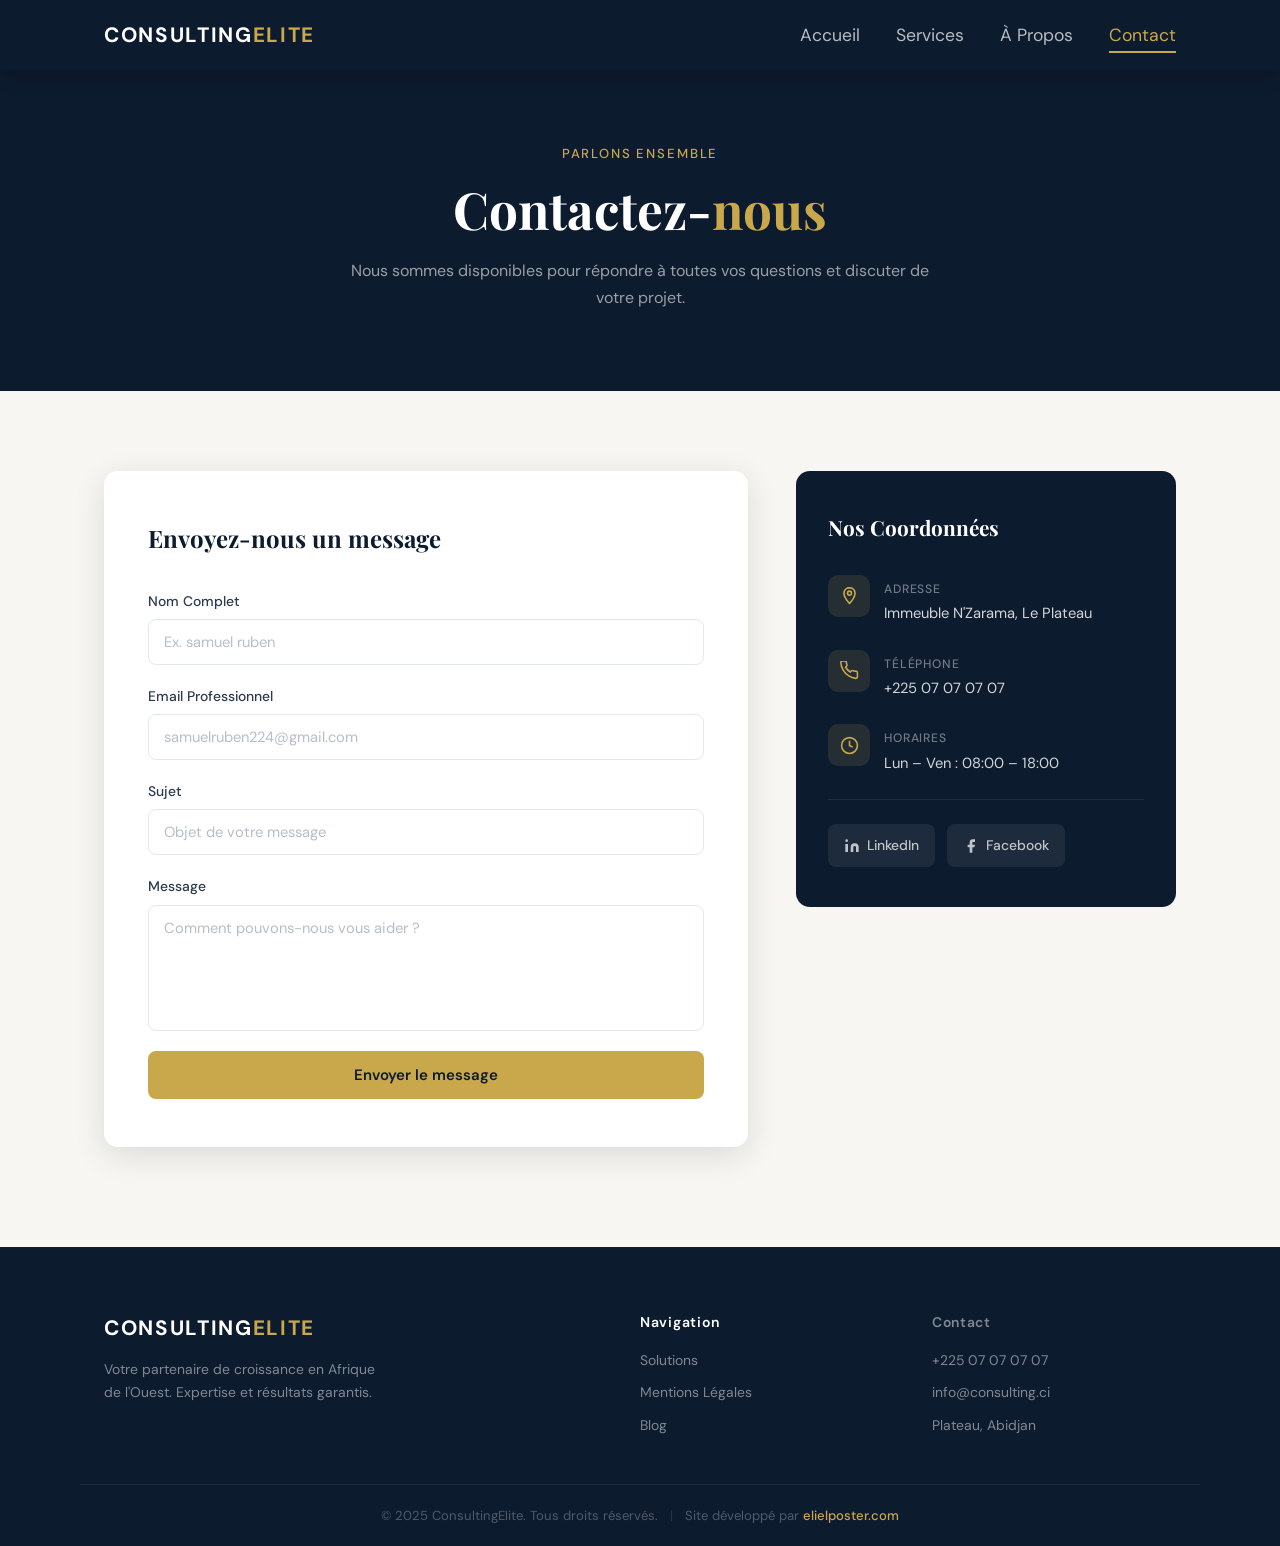
==== contact.html @ 7be6f6d4 "initialisation commit:consultingelite version finale" ====
<!doctype html>
<html lang="fr">
  <head>
    <meta charset="UTF-8" />
    <meta name="viewport" content="width=device-width, initial-scale=1.0" />
    <title>Contact — ConsultingElite</title>
    <link rel="stylesheet" href="style.css" />
    <link rel="stylesheet" href="contact.css" />
    <link
      href="https://fonts.googleapis.com/css2?family=Playfair+Display:wght@400;600;700&family=DM+Sans:wght@300;400;500&display=swap"
      rel="stylesheet"
    />
  </head>
  <body>
    <header class="navbar scrolled" id="navbar">
      <div class="nav-container">
        <a href="index.html" class="logo">
          <span class="logo-main">CONSULTING</span
          ><span class="logo-accent">ELITE</span>
        </a>
        <button class="burger" id="burger" aria-label="Ouvrir le menu">
          <span></span>
          <span></span>
          <span></span>
        </button>
        <nav class="nav-links" id="navLinks">
          <a href="index.html" class="nav-link">Accueil</a>
          <a href="index.html#services" class="nav-link">Services</a>
          <a href="index.html#apropos" class="nav-link">À Propos</a>
          <a href="contact.html" class="nav-link active">Contact</a>
        </nav>
      </div>
    </header>

    <section class="contact-hero">
      <div class="contact-hero-inner">
        <p class="contact-tag">Parlons ensemble</p>
        <h1>Contactez-<span class="accent">nous</span></h1>
        <p class="contact-hero-sub">
          Nous sommes disponibles pour répondre à toutes vos questions et
          discuter de votre projet.
        </p>
      </div>
    </section>

    <section class="contact-main">
      <div class="container contact-grid">
        <div class="contact-form-wrap">
          <h2 class="form-title">Envoyez-nous un message</h2>

          <div class="form-group">
            <label for="nom">Nom Complet</label>
            <input type="text" id="nom" placeholder="Ex. samuel ruben" />
          </div>

          <div class="form-group">
            <label for="email">Email Professionnel</label>
            <input
              type="email"
              id="email"
              placeholder="samuelruben224@gmail.com"
            />
          </div>

          <div class="form-group">
            <label for="sujet">Sujet</label>
            <input
              type="text"
              id="sujet"
              placeholder="Objet de votre message"
            />
          </div>

          <div class="form-group">
            <label for="message">Message</label>
            <textarea
              id="message"
              rows="5"
              placeholder="Comment pouvons-nous vous aider ?"
            ></textarea>
          </div>

          <button class="btn-submit" id="submitBtn" onclick="envoyer()">
            Envoyer le message
          </button>

          <div class="form-success" id="successMsg">
            ✓ Votre message a été envoyé avec succès ! Nous vous répondrons dans
            les 24h.
          </div>
        </div>

        <div class="coordonnees">
          <h2 class="coord-title">Nos Coordonnées</h2>

          <div class="coord-item">
            <div class="coord-icon">
              <svg
                viewBox="0 0 24 24"
                fill="none"
                stroke="currentColor"
                stroke-width="2"
              >
                <path
                  d="M12 2C8.13 2 5 5.13 5 9c0 5.25 7 13 7 13s7-7.75 7-13c0-3.87-3.13-7-7-7z"
                />
                <circle cx="12" cy="9" r="2.5" />
              </svg>
            </div>
            <div class="coord-info">
              <span class="coord-label">Adresse</span>
              <span class="coord-value">Immeuble N'Zarama, Le Plateau</span>
            </div>
          </div>

          <div class="coord-item">
            <div class="coord-icon">
              <svg
                viewBox="0 0 24 24"
                fill="none"
                stroke="currentColor"
                stroke-width="2"
              >
                <path
                  d="M22 16.92v3a2 2 0 01-2.18 2 19.79 19.79 0 01-8.63-3.07A19.5 19.5 0 014.07 11.5 19.79 19.79 0 011 2.18 2 2 0 013 0h3a2 2 0 012 1.72c.127.96.361 1.903.7 2.81a2 2 0 01-.45 2.11L7.09 7.91a16 16 0 006 6l1.27-1.27a2 2 0 012.11-.45c.907.339 1.85.573 2.81.7A2 2 0 0122 14.92v2z"
                />
              </svg>
            </div>
            <div class="coord-info">
              <span class="coord-label">Téléphone</span>
              <span class="coord-value">+225 07 07 07 07</span>
            </div>
          </div>

          <div class="coord-item">
            <div class="coord-icon">
              <svg
                viewBox="0 0 24 24"
                fill="none"
                stroke="currentColor"
                stroke-width="2"
              >
                <circle cx="12" cy="12" r="10" />
                <path d="M12 6v6l4 2" />
              </svg>
            </div>
            <div class="coord-info">
              <span class="coord-label">Horaires</span>
              <span class="coord-value">Lun – Ven : 08:00 – 18:00</span>
            </div>
          </div>

          <div class="coord-divider"></div>

          <div class="coord-socials">
            <a href="#" class="social-link" aria-label="LinkedIn">
              <svg viewBox="0 0 24 24" fill="currentColor">
                <path
                  d="M16 8a6 6 0 016 6v7h-4v-7a2 2 0 00-2-2 2 2 0 00-2 2v7h-4v-7a6 6 0 016-6zM2 9h4v12H2zm2-3a2 2 0 100-4 2 2 0 000 4z"
                />
              </svg>
              LinkedIn
            </a>
            <a href="#" class="social-link" aria-label="Facebook">
              <svg viewBox="0 0 24 24" fill="currentColor">
                <path
                  d="M18 2h-3a5 5 0 00-5 5v3H7v4h3v8h4v-8h3l1-4h-4V7a1 1 0 011-1h3z"
                />
              </svg>
              Facebook
            </a>
          </div>
        </div>
      </div>
    </section>

    <footer class="footer">
      <div class="container footer-inner">
        <div class="footer-brand">
          <a href="index.html" class="logo">
            <span class="logo-main">CONSULTING</span
            ><span class="logo-accent">ELITE</span>
          </a>
          <p>
            Votre partenaire de croissance en Afrique de l'Ouest. Expertise et
            résultats garantis.
          </p>
        </div>
        <div class="footer-nav">
          <span class="footer-heading">Navigation</span>
          <a href="index.html#services">Solutions</a>
          <a href="#">Mentions Légales</a>
          <a href="#">Blog</a>
        </div>
        <div class="footer-contact">
          <span class="footer-heading">Contact</span>
          <span>+225 07 07 07 07</span>
          <span>info@consulting.ci</span>
          <span>Plateau, Abidjan</span>
        </div>
      </div>
      <div class="footer-bottom">
        <p>
          © 2025 ConsultingElite. Tous droits réservés.
          <span class="sep">|</span>
          Site développé par
          <a href="https://elielposter.com/" target="_blank" rel="noopener"
            >elielposter.com</a
          >
        </p>
      </div>
    </footer>

    <script>
      var burger = document.getElementById("burger");
      var nav = document.getElementById("navLinks");

      burger.addEventListener("click", function () {
        nav.classList.toggle("open");
        burger.classList.toggle("active");
      });

      document.querySelectorAll(".nav-link").forEach(function (link) {
        link.addEventListener("click", function () {
          nav.classList.remove("open");
          burger.classList.remove("active");
        });
      });

      function envoyer() {
        var nom = document.getElementById("nom").value.trim();
        var email = document.getElementById("email").value.trim();
        var msg = document.getElementById("message").value.trim();

        if (!nom || !email || !msg) {
          alert("Veuillez remplir tous les champs obligatoires.");
          return;
        }

        var btn = document.getElementById("submitBtn");
        btn.disabled = true;
        btn.textContent = "Envoi en cours...";

        setTimeout(function () {
          document.getElementById("successMsg").style.display = "block";
          btn.style.display = "none";
        }, 1200);
      }
    </script>
  </body>
</html>
---- style.css ----
:root {
  --navy: #0d1b2e;
  --white: #ffffff;
  --off-white: #f7f6f2;
  --gold: #c9a84c;
  --gold-dark: #a8873a;
  --text: #2c3a50;
  --muted: #6b7a8d;
  --radius: 8px;
  --shadow: 0 8px 32px rgba(13, 27, 46, 0.12);
  --ease: 0.3s ease;
}

*,
*::before,
*::after {
  box-sizing: border-box;
  margin: 0;
  padding: 0;
}

html {
  scroll-behavior: smooth;
}

body {
  font-family: "DM Sans", sans-serif;
  color: var(--text);
  background: var(--white);
  line-height: 1.6;
  overflow-x: hidden;
}

img {
  display: block;
  width: 100%;
  height: 100%;
  object-fit: cover;
}

.container {
  max-width: 1120px;
  margin: 0 auto;
  padding: 0 24px;
}

.accent {
  color: var(--gold);
}

/* navbar */

.navbar {
  position: fixed;
  top: 0;
  left: 0;
  right: 0;
  z-index: 200;
  background: transparent;
  transition:
    background var(--ease),
    box-shadow var(--ease);
}

.navbar.scrolled {
  background: var(--navy);
  box-shadow: 0 2px 20px rgba(0, 0, 0, 0.25);
}

.nav-container {
  max-width: 1120px;
  margin: 0 auto;
  padding: 0 24px;
  height: 70px;
  display: flex;
  align-items: center;
  justify-content: space-between;
}

.logo {
  text-decoration: none;
  font-weight: 700;
  font-size: 1.3em;
  letter-spacing: 0.08em;
}

.logo-main {
  color: var(--white);
}
.logo-accent {
  color: var(--gold);
}

.nav-links {
  display: flex;
  gap: 36px;
  align-items: center;
}

.nav-link {
  text-decoration: none;
  color: rgba(255, 255, 255, 0.7);
  font-size: 1.1em;
  position: relative;
  transition: color var(--ease);
}

.nav-link::after {
  content: "";
  position: absolute;
  bottom: -4px;
  left: 0;
  width: 0;
  height: 2px;
  background: var(--gold);
  transition: width var(--ease);
}

.nav-link:hover,
.nav-link.active {
  color: var(--gold);
}

.nav-link:hover::after,
.nav-link.active::after {
  width: 100%;
}

.burger {
  display: none;
  flex-direction: column;
  gap: 5px;
  background: none;
  border: none;
  cursor: pointer;
  padding: 6px;
  z-index: 210;
}

.burger span {
  display: block;
  width: 24px;
  height: 2px;
  background: var(--white);
  border-radius: 2px;
  transition:
    transform var(--ease),
    opacity var(--ease);
}

.burger.active span:nth-child(1) {
  transform: translateY(7px) rotate(45deg);
}
.burger.active span:nth-child(2) {
  opacity: 0;
}
.burger.active span:nth-child(3) {
  transform: translateY(-7px) rotate(-45deg);
}

/*  hero */

.hero {
  min-height: 100vh;
  background: var(--navy);
  display: flex;
  align-items: center;
  padding-top: 70px;
  position: relative;
}

.hero-content {
  max-width: 1120px;
  margin: 0 auto;
  padding: 60px 24px;
  width: 100%;
  display: grid;
  grid-template-columns: 1fr 1fr;
  gap: 60px;
  align-items: center;
}

.hero-line {
  width: 44px;
  height: 3px;
  background: var(--gold);
  margin-bottom: 15px;
}

.hero-title {
  font-family: "Playfair Display", serif;
  font-size: clamp(2.4rem, 5vw, 3.8rem);
  color: var(--white);
  font-weight: 700;
  line-height: 1.15;
  margin-bottom: 22px;
}

.hero-sub {
  color: rgba(255, 255, 255, 0.62);
  font-size: 1rem;
  margin-bottom: 36px;
  max-width: 420px;
}

.btn-primary {
  display: inline-block;
  background: var(--gold);
  color: var(--navy);
  padding: 13px 30px;
  border-radius: var(--radius);
  text-decoration: none;
  font-weight: 600;
  font-size: 0.92rem;
  letter-spacing: 0.02em;
  transition:
    background var(--ease),
    transform var(--ease);
}

.btn-primary:hover {
  background: var(--gold-dark);
  transform: translateY(-2px);
}

.hero-image {
  height: 420px;
  border-radius: 12px;
  overflow: hidden;
  box-shadow: 0 24px 60px rgba(0, 0, 0, 0.4);
}

.hero-scroll {
  position: absolute;
  bottom: 32px;
  left: 50%;
  transform: translateX(-50%);
  color: rgba(255, 255, 255, 0.35);
  animation: bounce 2s infinite;
}

.hero-scroll svg {
  width: 28px;
  height: 28px;
}

@keyframes bounce {
  0%,
  100% {
    transform: translateX(-50%) translateY(0);
  }
  50% {
    transform: translateX(-50%) translateY(8px);
  }
}

/*  services  */

.services {
  padding: 100px 0;
  background: var(--off-white);
}

.section-title {
  font-family: "Playfair Display", serif;
  font-size: clamp(1.8rem, 3vw, 2.6rem);
  color: var(--navy);
  font-weight: 700;
  text-align: center;
  margin-bottom: 56px;
}

.section-title.left {
  text-align: left;
}

.services-grid {
  display: grid;
  grid-template-columns: repeat(3, 1fr);
  gap: 28px;
}

.service-card {
  background: var(--white);
  border-radius: 12px;
  padding: 40px 28px;
  text-align: center;
  box-shadow: var(--shadow);
  transition:
    transform var(--ease),
    box-shadow var(--ease);
}

.service-card:hover {
  transform: translateY(-6px);
  box-shadow: 0 16px 48px rgba(13, 27, 46, 0.18);
}

.service-icon {
  width: 64px;
  height: 64px;
  margin: 0 auto 20px;
}

.service-icon svg {
  width: 100%;
  height: 100%;
}

.service-name {
  font-family: "Playfair Display", serif;
  font-size: 1.1rem;
  font-weight: 600;
  color: var(--gold);
  margin-bottom: 12px;
}

.service-desc {
  color: var(--muted);
  font-size: 0.91rem;
  line-height: 1.65;
}

/* à propos  */

.apropos {
  padding: 100px 0;
  background: var(--white);
}

.apropos-inner {
  display: grid;
  grid-template-columns: 1fr 1fr;
  gap: 72px;
  align-items: center;
}

.apropos-image {
  height: 400px;
  border-radius: 12px;
  overflow: hidden;
  box-shadow: var(--shadow);
}

.apropos-desc {
  color: var(--muted);
  font-size: 0.97rem;
  line-height: 1.75;
  margin-bottom: 40px;
}

.stats-row {
  display: flex;
  gap: 48px;
}

.stat {
  display: flex;
  flex-direction: column;
  gap: 4px;
}

.stat-number {
  font-family: "Playfair Display", serif;
  font-size: 2rem;
  font-weight: 700;
  color: var(--navy);
}

.stat-label {
  font-size: 0.85rem;
  color: var(--muted);
}

/*  cta  */

.cta-section {
  padding: 72px 0;
  background: var(--off-white);
}

.cta-box {
  background: var(--white);
  border-radius: 12px;
  padding: 52px 56px;
  display: flex;
  align-items: center;
  justify-content: space-between;
  gap: 40px;
  box-shadow: var(--shadow);
  border-left: 4px solid var(--gold);
}

.cta-text h2 {
  font-family: "Playfair Display", serif;
  font-size: clamp(1.35rem, 2.5vw, 1.8rem);
  color: var(--navy);
  font-weight: 700;
  margin-bottom: 10px;
}

.cta-text p {
  color: var(--muted);
  font-size: 0.95rem;
}

/* footer */

.footer {
  background: var(--navy);
  padding: 64px 0 0;
}

.footer-inner {
  display: grid;
  grid-template-columns: 2fr 1fr 1fr;
  gap: 48px;
  padding-bottom: 48px;
  border-bottom: 1px solid rgba(255, 255, 255, 0.08);
}

.footer-brand p {
  color: rgba(255, 255, 255, 0.48);
  font-size: 0.87rem;
  margin-top: 14px;
  max-width: 280px;
  line-height: 1.65;
}

.footer-nav,
.footer-contact {
  display: flex;
  flex-direction: column;
  gap: 10px;
}

.footer-heading {
  color: var(--white);
  font-weight: 600;
  font-size: 0.88rem;
  letter-spacing: 0.05em;
  margin-bottom: 6px;
}

.footer-nav a,
.footer-contact span {
  color: rgba(255, 255, 255, 0.48);
  text-decoration: none;
  font-size: 0.87rem;
  transition: color var(--ease);
}

.footer-nav a:hover {
  color: var(--gold);
}

.footer-bottom {
  padding: 20px 24px;
  text-align: center;
}

.footer-bottom p {
  color: rgba(255, 255, 255, 0.28);
  font-size: 0.82rem;
}

.footer-bottom .sep {
  margin: 0 8px;
  opacity: 0.4;
}

.footer-bottom a {
  color: var(--gold);
  text-decoration: none;
  font-weight: 500;
  transition: opacity var(--ease);
}

.footer-bottom a:hover {
  opacity: 0.75;
}

/*  animations  */

.fade-in {
  opacity: 0;
  transform: translateY(28px);
  transition:
    opacity 0.55s ease,
    transform 0.55s ease;
}

.fade-in.visible {
  opacity: 1;
  transform: translateY(0);
}

.service-card:nth-child(2).fade-in {
  transition-delay: 0.1s;
}
.service-card:nth-child(3).fade-in {
  transition-delay: 0.2s;
}

/*  responsive  */

@media (max-width: 900px) {
  .hero-content {
    grid-template-columns: 1fr;
    text-align: center;
  }
  .hero-image {
    height: 280px;
  }
  .hero-line {
    margin: 0 auto 24px;
  }
  .hero-sub {
    margin: 0 auto 36px;
  }

  .services-grid {
    grid-template-columns: 1fr;
    max-width: 460px;
    margin: 0 auto;
  }

  .apropos-inner {
    grid-template-columns: 1fr;
    gap: 40px;
  }

  .cta-box {
    flex-direction: column;
    text-align: center;
    padding: 40px 28px;
  }

  .footer-inner {
    grid-template-columns: 1fr;
    gap: 32px;
  }
}

@media (max-width: 768px) {
  .burger {
    display: flex;
  }

  .nav-links {
    display: flex;
    flex-direction: column;
    position: fixed;
    top: 70px;
    left: 0;
    right: 0;
    background: var(--navy);
    padding: 28px 24px 36px;
    gap: 0;
    transform: translateY(-110%);
    opacity: 0;
    pointer-events: none;
    transition:
      transform 0.35s ease,
      opacity 0.35s ease;
    box-shadow: 0 10px 30px rgba(0, 0, 0, 0.35);
    z-index: 190;
  }

  .nav-links.open {
    transform: translateY(0);
    opacity: 1;
    pointer-events: all;
  }

  .nav-link {
    padding: 14px 0;
    font-size: 1rem;
    border-bottom: 1px solid rgba(255, 255, 255, 0.07);
    width: 100%;
  }

  .nav-link:last-child {
    border-bottom: none;
  }

  .services {
    padding: 64px 0;
  }
  .apropos {
    padding: 64px 0;
  }
  .stats-row {
    gap: 32px;
  }
}
---- contact.css ----
/* contact.css */

.contact-hero {
  background: var(--navy);
  padding: 140px 24px 80px;
  text-align: center;
}

.contact-hero-inner {
  max-width: 580px;
  margin: 0 auto;
}

.contact-tag {
  display: inline-block;
  color: var(--gold);
  font-size: 0.82rem;
  font-weight: 500;
  letter-spacing: 0.14em;
  text-transform: uppercase;
  margin-bottom: 16px;
}

.contact-hero h1 {
  font-family: "Playfair Display", serif;
  font-size: clamp(2.2rem, 5vw, 3.2rem);
  font-weight: 700;
  color: var(--white);
  margin-bottom: 18px;
  line-height: 1.15;
}

.contact-hero-sub {
  color: rgba(255, 255, 255, 0.58);
  font-size: 1rem;
  line-height: 1.7;
}

/* layout principal */

.contact-main {
  padding: 80px 0 100px;
  background: var(--off-white);
}

.contact-grid {
  display: grid;
  grid-template-columns: 1fr 380px;
  gap: 48px;
  align-items: start;
}

/* formulaire */

.contact-form-wrap {
  background: var(--white);
  border-radius: 14px;
  padding: 48px 44px;
  box-shadow: var(--shadow);
}

.form-title {
  font-family: "Playfair Display", serif;
  font-size: 1.5rem;
  font-weight: 700;
  color: var(--navy);
  margin-bottom: 32px;
}

.form-group {
  margin-bottom: 20px;
  display: flex;
  flex-direction: column;
  gap: 7px;
}

.form-group label {
  font-size: 0.87rem;
  font-weight: 500;
  color: var(--text);
}

.form-group input,
.form-group textarea {
  width: 100%;
  padding: 12px 15px;
  border: 1.5px solid #e2e8f0;
  border-radius: var(--radius);
  font-family: "DM Sans", sans-serif;
  font-size: 0.92rem;
  color: var(--text);
  background: var(--white);
  outline: none;
  resize: none;
  transition:
    border-color var(--ease),
    box-shadow var(--ease);
}

.form-group input::placeholder,
.form-group textarea::placeholder {
  color: #b5bec9;
}

.form-group input:focus,
.form-group textarea:focus {
  border-color: var(--gold);
  box-shadow: 0 0 0 3px rgba(201, 168, 76, 0.1);
}

.btn-submit {
  display: block;
  width: 100%;
  margin-top: 8px;
  padding: 14px;
  background: var(--gold);
  color: var(--navy);
  border: none;
  border-radius: var(--radius);
  font-family: "DM Sans", sans-serif;
  font-size: 0.94rem;
  font-weight: 600;
  cursor: pointer;
  transition:
    background var(--ease),
    transform var(--ease);
}

.btn-submit:hover {
  background: var(--gold-dark);
  transform: translateY(-2px);
}

.btn-submit:disabled {
  opacity: 0.6;
  cursor: not-allowed;
  transform: none;
}

.form-success {
  display: none;
  margin-top: 18px;
  padding: 15px 18px;
  background: #f0fdf4;
  border: 1.5px solid #86efac;
  border-radius: var(--radius);
  color: #166534;
  font-size: 0.9rem;
  font-weight: 500;
}

/* coordonnées */

.coordonnees {
  background: var(--navy);
  border-radius: 14px;
  padding: 40px 32px;
  color: var(--white);
  position: sticky;
  top: 90px;
}

.coord-title {
  font-family: "Playfair Display", serif;
  font-size: 1.3rem;
  font-weight: 700;
  color: var(--white);
  margin-bottom: 30px;
}

.coord-item {
  display: flex;
  gap: 14px;
  align-items: flex-start;
  margin-bottom: 24px;
}

.coord-icon {
  width: 42px;
  height: 42px;
  background: rgba(201, 168, 76, 0.13);
  border-radius: 10px;
  display: flex;
  align-items: center;
  justify-content: center;
  flex-shrink: 0;
  color: var(--gold);
}

.coord-icon svg {
  width: 19px;
  height: 19px;
}

.coord-info {
  display: flex;
  flex-direction: column;
  gap: 3px;
  padding-top: 5px;
}

.coord-label {
  font-size: 0.76rem;
  color: rgba(255, 255, 255, 0.42);
  font-weight: 500;
  letter-spacing: 0.07em;
  text-transform: uppercase;
}

.coord-value {
  font-size: 0.92rem;
  color: rgba(255, 255, 255, 0.82);
}

.coord-divider {
  height: 1px;
  background: rgba(255, 255, 255, 0.08);
  margin: 24px 0;
}

.coord-socials {
  display: flex;
  gap: 12px;
}

.social-link {
  display: flex;
  align-items: center;
  gap: 7px;
  padding: 10px 16px;
  background: rgba(255, 255, 255, 0.07);
  color: rgba(255, 255, 255, 0.72);
  border-radius: var(--radius);
  text-decoration: none;
  font-size: 0.87rem;
  font-weight: 500;
  transition:
    background var(--ease),
    color var(--ease);
}

.social-link svg {
  width: 16px;
  height: 16px;
}

.social-link:hover {
  background: var(--gold);
  color: var(--navy);
}

/* responsive */

@media (max-width: 900px) {
  .contact-grid {
    grid-template-columns: 1fr;
    gap: 32px;
  }
  .coordonnees {
    position: static;
  }
}

@media (max-width: 768px) {
  .contact-hero {
    padding: 120px 20px 56px;
  }
  .contact-form-wrap {
    padding: 32px 22px;
  }
  .coordonnees {
    padding: 32px 22px;
  }
  .contact-main {
    padding: 48px 0 72px;
  }
}
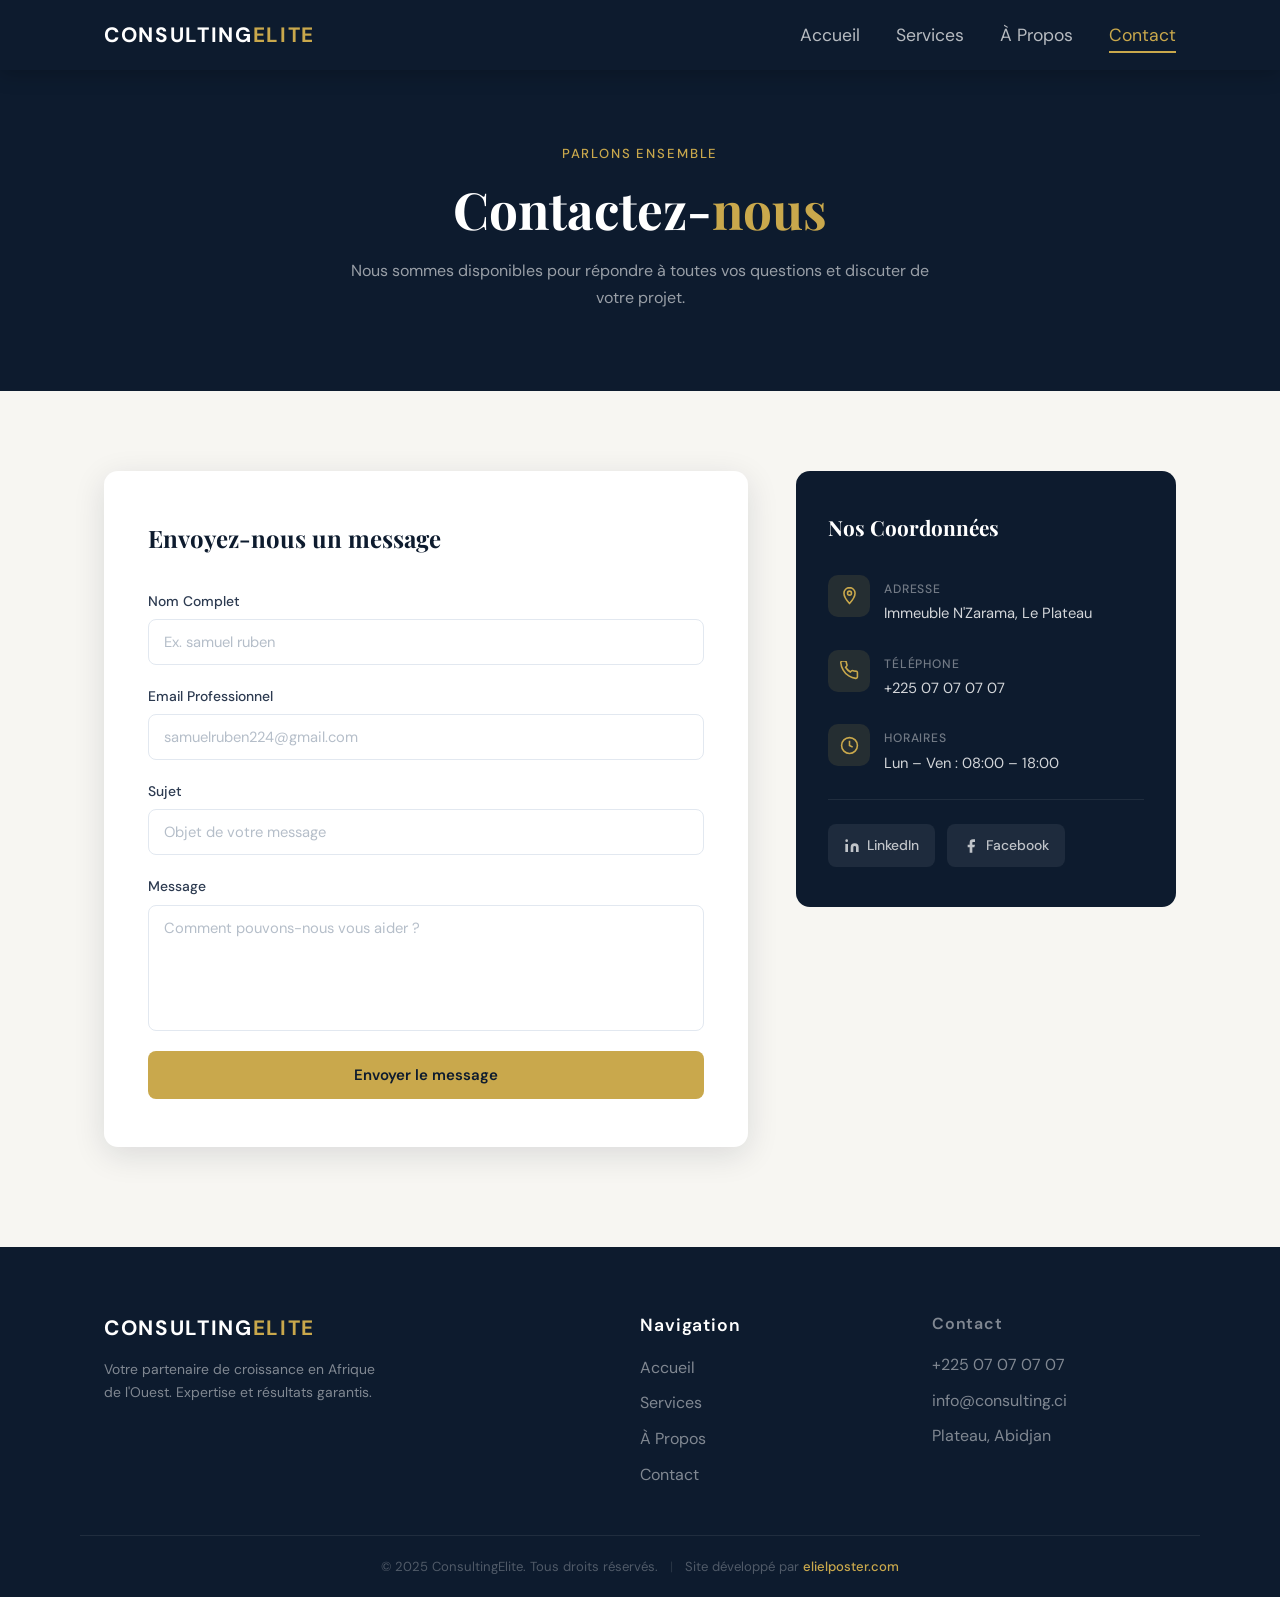
==== commit 8009fdb3: "version final du site vitrine consultingelite" ====
--- a/contact.html
+++ b/contact.html
@@ -188,9 +188,10 @@
         </div>
         <div class="footer-nav">
           <span class="footer-heading">Navigation</span>
-          <a href="index.html#services">Solutions</a>
-          <a href="#">Mentions Légales</a>
-          <a href="#">Blog</a>
+          <a href="#accueil">Accueil</a>
+          <a href="#services">Services</a>
+          <a href="#apropos">À Propos</a>
+          <a href="contact.html">Contact</a>
         </div>
         <div class="footer-contact">
           <span class="footer-heading">Contact</span>
--- a/style.css
+++ b/style.css
@@ -437,7 +437,7 @@
 .footer-heading {
   color: var(--white);
   font-weight: 600;
-  font-size: 0.88rem;
+  font-size: 1.1em;
   letter-spacing: 0.05em;
   margin-bottom: 6px;
 }
@@ -446,7 +446,7 @@
 .footer-contact span {
   color: rgba(255, 255, 255, 0.48);
   text-decoration: none;
-  font-size: 0.87rem;
+  font-size: 1em;
   transition: color var(--ease);
 }
 
